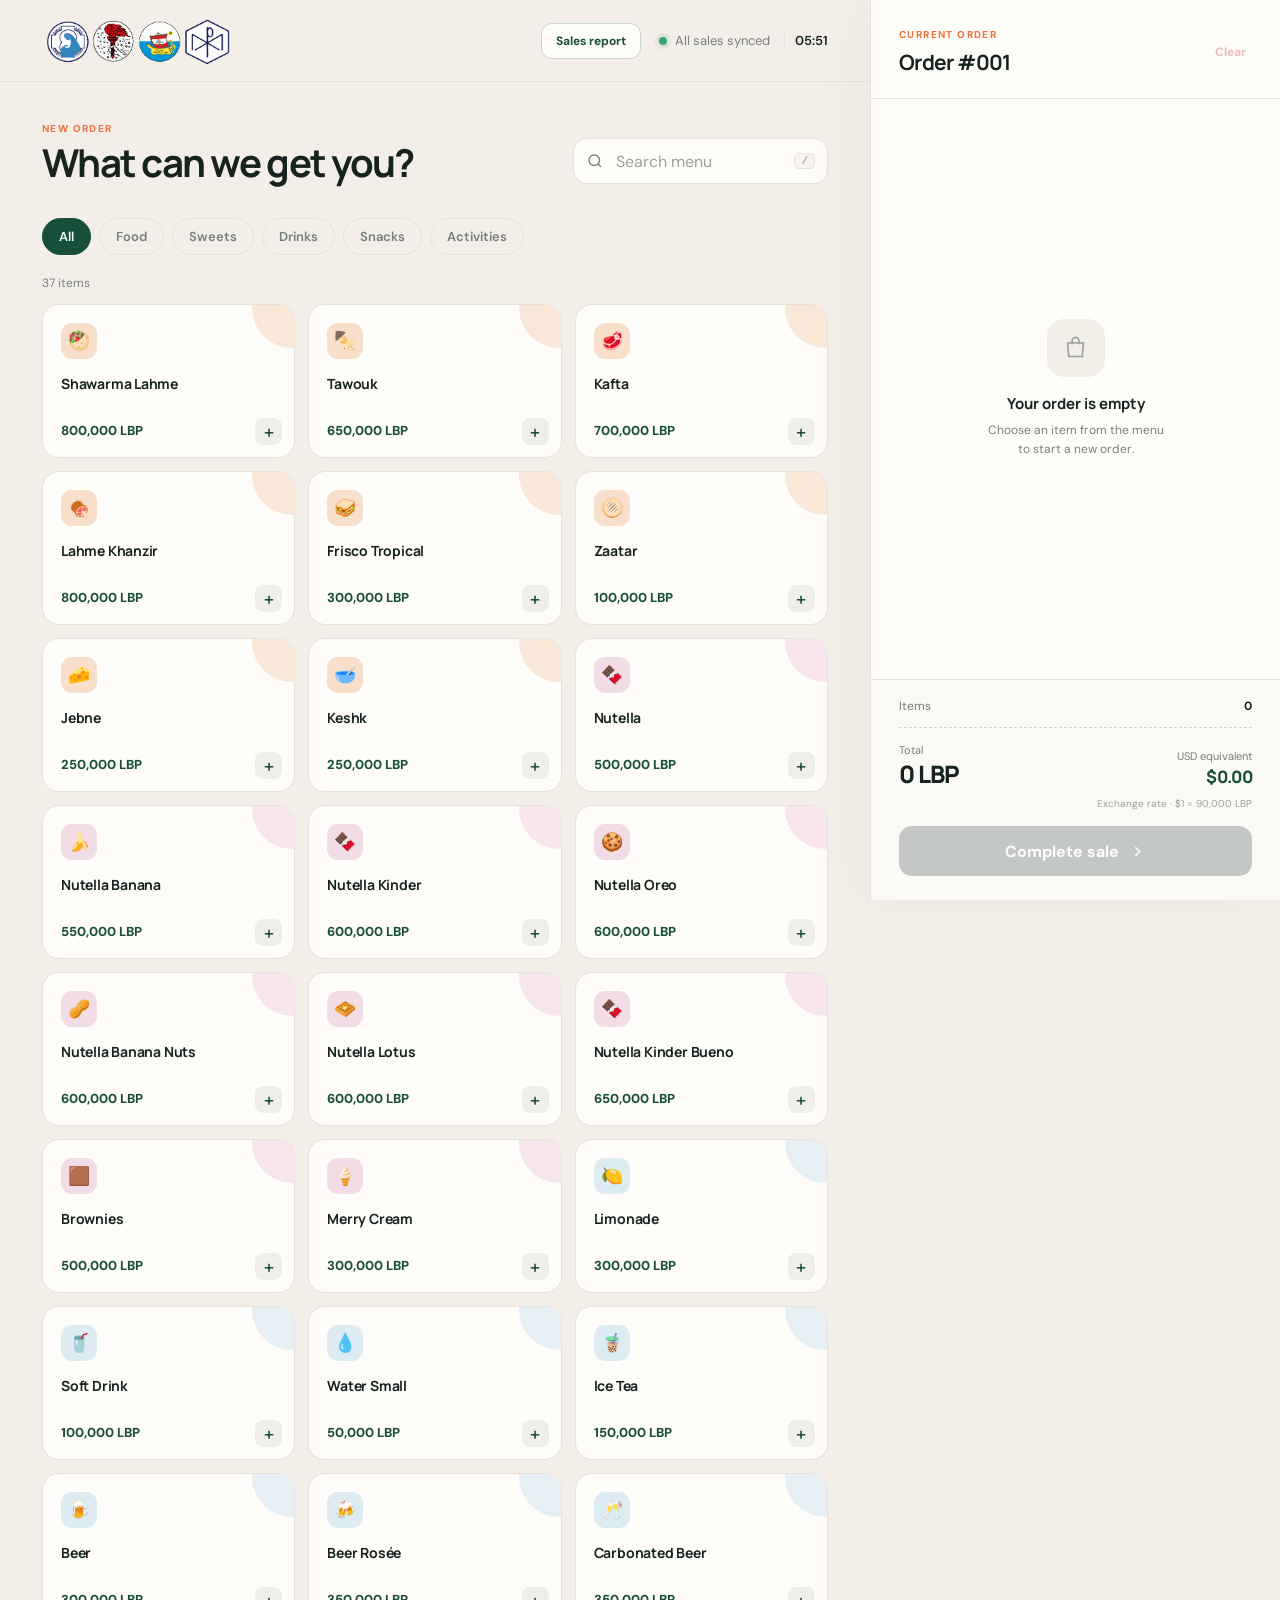
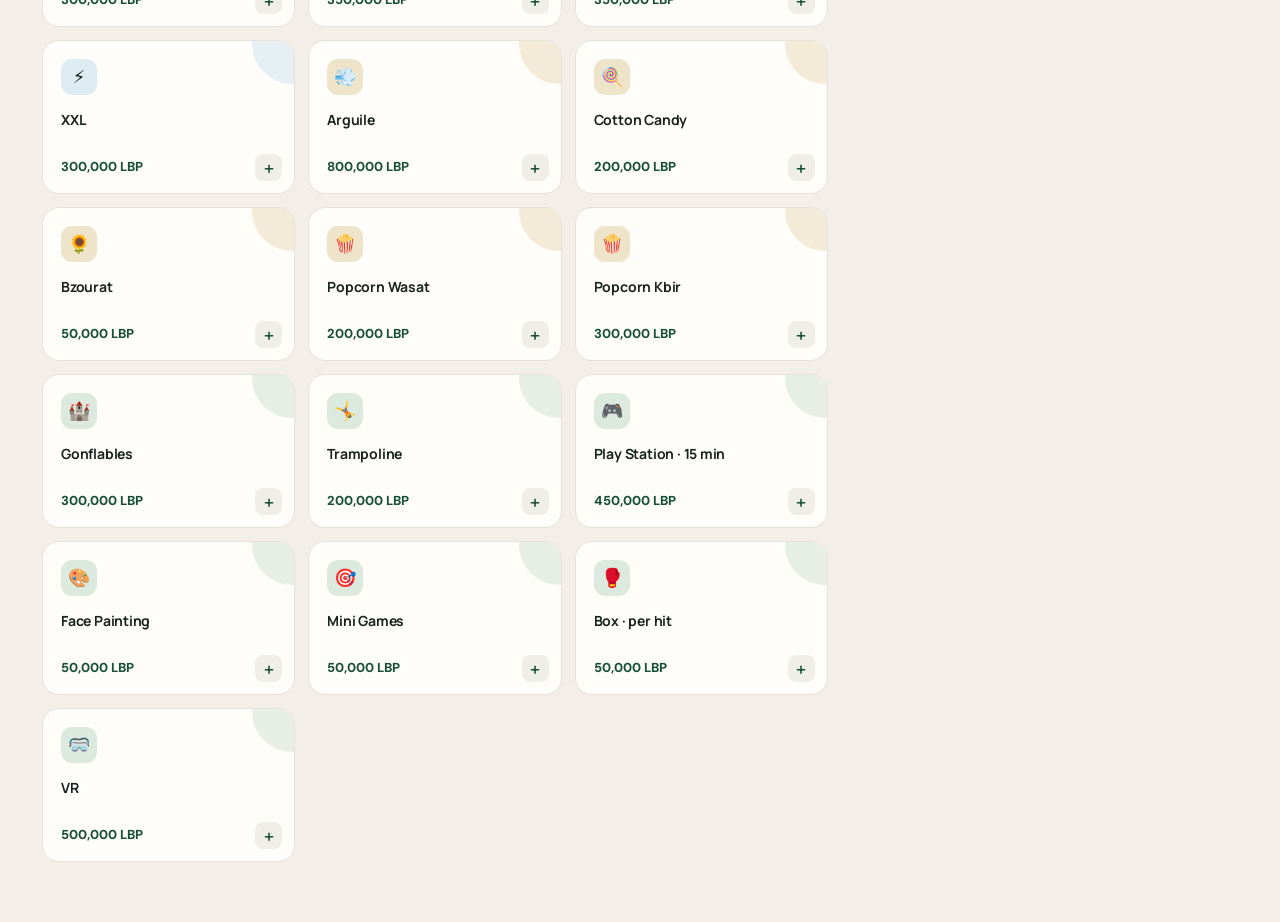
==== index.html @ 11ee7b1c "Format payment amount with commas" ====
<!doctype html>
<html lang="en">
<head>
  <meta charset="UTF-8" />
  <meta name="viewport" content="width=device-width, initial-scale=1.0" />
  <meta name="theme-color" content="#f8f5ef" />
  <title>Kermess POS</title>
  <link rel="icon" type="image/png" sizes="512x512" href="favicon.png" />
  <link rel="apple-touch-icon" href="favicon.png" />
  <link rel="preconnect" href="https://fonts.googleapis.com">
  <link rel="preconnect" href="https://fonts.gstatic.com" crossorigin>
  <link href="https://fonts.googleapis.com/css2?family=DM+Sans:wght@400;500;600;700&amp;family=Manrope:wght@600;700;800&amp;display=swap" rel="stylesheet">
  <link rel="stylesheet" href="styles.css" />
</head>
<body>
  <main class="app-shell">
    <section class="catalog-panel">
      <header class="topbar">
        <a class="brand" href="#" aria-label="Kermess POS home">
          <img class="brand-logos" src="festival-logos.png" alt="Kermess festival organizations" />
        </a>
        <div class="header-actions">
          <button id="openReport" class="report-button" type="button">Sales report</button>
          <div class="header-meta">
            <span id="syncDot" class="status-dot"></span><span id="syncStatus">Offline ready</span><time id="clock"></time>
          </div>
        </div>
      </header>

      <div class="catalog-content">
        <div class="catalog-heading">
          <div>
            <p class="eyebrow">New order</p>
            <h1>What can we get you?</h1>
          </div>
          <label class="search-box">
            <svg viewBox="0 0 24 24" aria-hidden="true"><circle cx="11" cy="11" r="7"></circle><path d="m20 20-4-4"></path></svg>
            <input id="searchInput" type="search" placeholder="Search menu" autocomplete="off" />
            <kbd>/</kbd>
          </label>
        </div>

        <nav id="categoryTabs" class="category-tabs" aria-label="Menu categories"></nav>
        <p id="resultCount" class="result-count"></p>
        <div id="productGrid" class="product-grid"></div>
        <div id="emptyProducts" class="empty-state" hidden>
          <span>⌕</span>
          <h2>No items found</h2>
          <p>Try another search or category.</p>
        </div>
      </div>
    </section>

    <aside class="order-panel" aria-label="Current order">
      <div class="order-header">
        <div>
          <p class="eyebrow">Current order</p>
          <h2>Order <span id="orderNumber">#001</span></h2>
        </div>
        <button id="clearOrder" class="text-button danger" type="button">Clear</button>
      </div>

      <div id="cartItems" class="cart-items"></div>
      <div id="emptyCart" class="empty-cart">
        <div class="empty-cart-icon">
          <svg viewBox="0 0 24 24" aria-hidden="true"><path d="M5 8h14l-1 12H6L5 8Z"></path><path d="M9 9V6a3 3 0 0 1 6 0v3"></path></svg>
        </div>
        <h3>Your order is empty</h3>
        <p>Choose an item from the menu<br>to start a new order.</p>
      </div>

      <div class="order-footer">
        <div class="summary-row">
          <span>Items</span>
          <strong id="itemCount">0</strong>
        </div>
        <div class="total-block">
          <div>
            <span>Total</span>
            <strong id="totalLbp">0 LBP</strong>
          </div>
          <div class="usd-total">
            <span>USD equivalent</span>
            <strong id="totalUsd">$0.00</strong>
          </div>
        </div>
        <p class="rate-note">Exchange rate · $1 = 90,000 LBP</p>
        <button id="completeSale" class="complete-button" type="button" disabled>
          Complete sale
          <svg viewBox="0 0 24 24" aria-hidden="true"><path d="m9 18 6-6-6-6"></path></svg>
        </button>
      </div>
    </aside>
  </main>

  <div id="saleModal" class="modal" hidden>
    <div class="modal-backdrop"></div>
    <section class="modal-card" role="dialog" aria-modal="true" aria-labelledby="saleTitle">
      <button id="closeModal" class="modal-close" aria-label="Close">×</button>
      <div class="success-icon">
        <svg viewBox="0 0 24 24" aria-hidden="true"><path d="m7 12 3 3 7-7"></path></svg>
      </div>
      <p class="eyebrow">Complete order</p>
      <h2 id="saleTitle">Enter customer payment</h2>
      <p id="modalSummary" class="modal-summary"></p>
      <label class="payment-field">
        <span>Amount received</span>
        <div class="payment-input-wrap">
          <input id="paymentAmount" type="text" inputmode="decimal" autocomplete="off" placeholder="e.g. 50 or 1,100,000" />
          <strong id="detectedCurrency">—</strong>
        </div>
      </label>
      <p class="payment-hint">Up to 3 digits = USD · 4+ digits = LBP</p>
      <div id="changeResult" class="change-result" hidden>
        <span id="changeLabel">Change to return</span>
        <strong id="changeLbp"></strong>
        <small id="changeUsd"></small>
      </div>
      <div class="modal-actions">
        <button id="newOrder" class="complete-button" type="button" disabled>Confirm sale &amp; new order</button>
      </div>
    </section>
  </div>

  <div id="reportModal" class="modal report-modal" hidden>
    <div class="modal-backdrop"></div>
    <section class="report-card" role="dialog" aria-modal="true" aria-labelledby="reportTitle">
      <header class="report-header">
        <div><p class="eyebrow">Festival performance</p><h2 id="reportTitle">Sales report</h2><p id="reportTimestamp" class="report-timestamp"></p></div>
        <div class="report-header-actions">
          <button id="exportReport" class="secondary-button compact" type="button">Export CSV</button>
          <button id="closeReport" class="modal-close inline" aria-label="Close">×</button>
        </div>
      </header>
      <div id="reportStats" class="report-stats"></div>
      <div class="report-table-wrap">
        <table class="report-table">
          <thead><tr><th>Item</th><th>Provider</th><th>Sold</th><th>Sale price</th><th>Provider/item</th><th>Profit/item</th><th>Total to provider</th><th>Total profit</th></tr></thead>
          <tbody id="reportRows"></tbody><tfoot id="reportTotals"></tfoot>
        </table>
        <div id="emptyReport" class="empty-state" hidden><span>▤</span><h2>No completed sales yet</h2><p>Completed orders will appear here.</p></div>
      </div>
      <footer class="report-footer">
        <p><span class="pending-dot"></span> Pending means the provider percentage has not been entered yet.</p>
        <span id="reportSyncStatus" class="report-sync-status"></span>
      </footer>
    </section>
  </div>

  <script src="config.js"></script>
  <script src="app.js"></script>
</body>
</html>
---- styles.css ----
:root {
  --bg: #f3efe8;
  --surface: #fffdf9;
  --ink: #16231e;
  --muted: #768079;
  --line: #e6e2da;
  --green: #174f3a;
  --green-hover: #0f3e2c;
  --mint: #dbece4;
  --orange: #ef713f;
  --danger: #bd4a3f;
  --shadow: 0 18px 60px rgba(24, 39, 32, .09);
}

* { box-sizing: border-box; }

body {
  margin: 0;
  min-width: 320px;
  min-height: 100vh;
  background: var(--bg);
  color: var(--ink);
  font-family: "DM Sans", system-ui, sans-serif;
  -webkit-font-smoothing: antialiased;
}

button, input { font: inherit; }
button { color: inherit; }

.app-shell {
  display: grid;
  grid-template-columns: minmax(0, 1fr) 410px;
  min-height: 100vh;
}

.catalog-panel { min-width: 0; }
.topbar {
  height: 82px;
  display: flex;
  align-items: center;
  justify-content: space-between;
  padding: 0 42px;
  border-bottom: 1px solid var(--line);
}

.brand { display: flex; gap: 12px; align-items: center; text-decoration: none; color: var(--ink); }
.brand-logos { display: block; width: 230px; height: 64px; object-fit: contain; object-position: left center; }
.brand-mark {
  display: grid; place-items: center; width: 42px; height: 42px; border-radius: 13px;
  background: var(--green); color: white; font: 800 20px/1 "Manrope", sans-serif;
  box-shadow: 0 5px 14px rgba(23, 79, 58, .18);
}
.brand strong { display: block; font: 800 17px/1.2 "Manrope", sans-serif; }
.brand small { display: block; color: var(--muted); font-size: 11px; margin-top: 2px; letter-spacing: .04em; }

.header-meta { display: flex; align-items: center; gap: 8px; color: var(--muted); font-size: 13px; }
.header-actions { display: flex; align-items: center; gap: 18px; }
.report-button { border: 1px solid #cad6d0; background: var(--surface); color: var(--green); border-radius: 11px; padding: 9px 14px; font-size: 12px; font-weight: 700; cursor: pointer; }
.report-button:hover { background: var(--mint); }
.header-meta time { padding-left: 10px; margin-left: 6px; border-left: 1px solid var(--line); font-weight: 600; color: var(--ink); }
.status-dot { width: 8px; height: 8px; border-radius: 50%; background: #39a26d; box-shadow: 0 0 0 4px rgba(57,162,109,.12); }
.status-dot.offline { background: #d6a34c; box-shadow: 0 0 0 4px rgba(214,163,76,.14); }
.status-dot.syncing { background: #5794c7; box-shadow: 0 0 0 4px rgba(87,148,199,.14); animation: pulse 1s infinite alternate; }
@keyframes pulse { to { opacity: .45; } }

.catalog-content { padding: 40px 42px 60px; max-width: 1320px; margin: 0 auto; }
.catalog-heading { display: flex; justify-content: space-between; align-items: end; gap: 24px; }
.eyebrow { margin: 0 0 7px; color: var(--orange); text-transform: uppercase; letter-spacing: .14em; font-size: 10px; font-weight: 800; }
h1, h2, h3 { font-family: "Manrope", sans-serif; }
h1 { font-size: clamp(28px, 3vw, 40px); letter-spacing: -.045em; margin: 0; line-height: 1.1; }

.search-box {
  width: 255px; height: 46px; flex: 0 0 auto; display: flex; align-items: center; gap: 10px;
  background: var(--surface); border: 1px solid var(--line); border-radius: 14px; padding: 0 12px;
  transition: border-color .2s, box-shadow .2s;
}
.search-box:focus-within { border-color: #86a596; box-shadow: 0 0 0 3px rgba(23,79,58,.08); }
.search-box svg { width: 18px; fill: none; stroke: var(--muted); stroke-width: 1.8; }
.search-box input { min-width: 0; flex: 1; border: 0; outline: 0; background: transparent; color: var(--ink); }
.search-box input::placeholder { color: #9ba29e; }
kbd { border: 1px solid var(--line); border-radius: 5px; background: #f7f4ee; color: #9ba29e; padding: 1px 6px; font-size: 11px; }

.category-tabs { display: flex; gap: 8px; margin: 34px 0 20px; overflow-x: auto; scrollbar-width: none; }
.category-tabs::-webkit-scrollbar { display: none; }
.category-button {
  border: 1px solid var(--line); background: transparent; border-radius: 999px; padding: 9px 16px;
  color: var(--muted); font-weight: 600; font-size: 13px; cursor: pointer; white-space: nowrap;
}
.category-button:hover { border-color: #bdc8c2; color: var(--ink); }
.category-button.active { background: var(--green); border-color: var(--green); color: white; }
.result-count { margin: 0 0 13px; color: var(--muted); font-size: 12px; }

.product-grid { display: grid; grid-template-columns: repeat(auto-fill, minmax(190px, 1fr)); gap: 13px; }
.product-card {
  position: relative; min-height: 154px; padding: 18px; display: flex; flex-direction: column; align-items: flex-start;
  border: 1px solid var(--line); border-radius: 17px; background: var(--surface); cursor: pointer; text-align: left;
  overflow: hidden; transition: transform .16s ease, border-color .16s, box-shadow .16s;
}
.product-card::after { content: ""; position: absolute; width: 80px; height: 80px; right: -38px; top: -37px; border-radius: 50%; background: var(--card-accent); opacity: .7; }
.product-card:hover { transform: translateY(-2px); border-color: #c9d4ce; box-shadow: 0 10px 25px rgba(26,43,35,.07); }
.product-card:active { transform: scale(.98); }
.product-icon { display: grid; place-items: center; width: 36px; height: 36px; border-radius: 11px; background: var(--card-accent); font-size: 18px; }
.product-card h3 { margin: 16px 0 7px; font-size: 14px; line-height: 1.25; letter-spacing: -.015em; }
.product-price { margin-top: auto; color: var(--green); font-size: 13px; font-weight: 800; }
.add-badge {
  position: absolute; right: 12px; bottom: 12px; width: 27px; height: 27px; display: grid; place-items: center;
  background: #f0eee8; color: var(--green); border-radius: 8px; font-size: 18px; font-weight: 500;
}
.product-quantity {
  position: absolute; right: 12px; top: 12px; z-index: 1; min-width: 25px; height: 25px; padding: 0 7px;
  display: grid; place-items: center; border-radius: 999px; background: var(--green); color: white; font-size: 11px; font-weight: 800;
}

.order-panel {
  position: sticky; top: 0; height: 100vh; display: flex; flex-direction: column;
  background: var(--surface); border-left: 1px solid var(--line); box-shadow: -15px 0 50px rgba(40,45,40,.035);
}
.order-header { display: flex; justify-content: space-between; align-items: center; padding: 28px 28px 22px; border-bottom: 1px solid var(--line); }
.order-header h2 { margin: 0; font-size: 21px; letter-spacing: -.035em; }
.text-button { border: 0; background: none; cursor: pointer; font-size: 12px; font-weight: 700; }
.text-button.danger { color: var(--danger); }
.text-button:disabled { opacity: .35; cursor: default; }
.cart-items { flex: 1; overflow-y: auto; padding: 8px 20px; }
.cart-row { display: grid; grid-template-columns: minmax(0, 1fr) auto; gap: 10px; align-items: center; padding: 15px 5px; border-bottom: 1px solid #efede7; }
.cart-info { min-width: 0; }
.cart-info h3 { margin: 0 0 5px; font-size: 13px; white-space: nowrap; overflow: hidden; text-overflow: ellipsis; }
.cart-info p { margin: 0; color: var(--muted); font-size: 11px; }
.cart-right { display: flex; align-items: center; gap: 12px; }
.quantity-control { display: flex; align-items: center; gap: 2px; border: 1px solid var(--line); border-radius: 9px; overflow: hidden; }
.quantity-control button { width: 27px; height: 27px; border: 0; background: #f8f6f1; cursor: pointer; font-size: 16px; }
.quantity-control button:hover { background: var(--mint); }
.quantity-control span { width: 22px; text-align: center; font-size: 12px; font-weight: 700; }
.line-total { width: 74px; text-align: right; font-size: 12px; font-weight: 700; }

.empty-cart { flex: 1; display: grid; place-content: center; text-align: center; color: var(--muted); }
.empty-cart[hidden] { display: none; }
.empty-cart-icon { width: 58px; height: 58px; display: grid; place-items: center; margin: 0 auto 16px; background: #f1eee7; border-radius: 18px; }
.empty-cart svg { width: 27px; fill: none; stroke: #9ba39e; stroke-width: 1.5; }
.empty-cart h3 { color: var(--ink); font-size: 15px; margin: 0 0 7px; }
.empty-cart p { font-size: 12px; line-height: 1.6; margin: 0; }

.order-footer { padding: 18px 28px 24px; border-top: 1px solid var(--line); background: #fcfaf6; }
.summary-row { display: flex; justify-content: space-between; color: var(--muted); font-size: 12px; margin-bottom: 13px; }
.summary-row strong { color: var(--ink); }
.total-block { display: flex; justify-content: space-between; align-items: end; padding-top: 15px; border-top: 1px dashed #d8d4cc; }
.total-block span { display: block; color: var(--muted); font-size: 11px; margin-bottom: 4px; }
.total-block strong { font: 800 24px/1.1 "Manrope", sans-serif; letter-spacing: -.04em; }
.usd-total { text-align: right; }
.usd-total strong { font-size: 17px; color: var(--green); }
.rate-note { margin: 9px 0 16px; text-align: right; color: #9a9f9b; font-size: 10px; }
.complete-button, .secondary-button {
  width: 100%; height: 50px; border: 0; border-radius: 13px; display: flex; align-items: center; justify-content: center; gap: 10px;
  background: var(--green); color: white; cursor: pointer; font-weight: 700; box-shadow: 0 7px 18px rgba(23,79,58,.15);
}
.complete-button:hover { background: var(--green-hover); }
.complete-button:disabled { background: #c4c8c5; box-shadow: none; cursor: default; }
.complete-button svg { width: 17px; fill: none; stroke: currentColor; stroke-width: 2; }
.empty-state { padding: 70px 20px; text-align: center; color: var(--muted); }
.empty-state span { font-size: 34px; }
.empty-state h2 { margin: 8px 0 4px; color: var(--ink); font-size: 17px; }
.empty-state p { margin: 0; font-size: 13px; }

.modal[hidden] { display: none; }
.modal { position: fixed; inset: 0; z-index: 20; display: grid; place-items: center; padding: 20px; }
.modal-backdrop { position: absolute; inset: 0; background: rgba(17,29,24,.55); backdrop-filter: blur(4px); }
.modal-card { position: relative; width: min(430px, 100%); padding: 38px; text-align: center; border-radius: 22px; background: var(--surface); box-shadow: var(--shadow); animation: modal-in .25s ease-out; }
@keyframes modal-in { from { opacity: 0; transform: translateY(10px) scale(.98); } }
.modal-close { position: absolute; top: 14px; right: 15px; width: 32px; height: 32px; border: 0; border-radius: 9px; background: #f2efe9; cursor: pointer; font-size: 20px; color: var(--muted); }
.success-icon { width: 60px; height: 60px; margin: 0 auto 22px; display: grid; place-items: center; border-radius: 50%; background: var(--mint); color: var(--green); }
.success-icon svg { width: 30px; fill: none; stroke: currentColor; stroke-width: 2; }
.modal-card h2 { margin: 0; font-size: 25px; letter-spacing: -.04em; }
.modal-summary { color: var(--muted); font-size: 14px; line-height: 1.6; margin: 12px 0 25px; }
.modal-actions { display: flex; }
.payment-field { display: block; text-align: left; }
.payment-field > span { display: block; margin-bottom: 7px; color: var(--muted); font-size: 11px; font-weight: 700; }
.payment-input-wrap { height: 52px; display: flex; align-items: center; gap: 8px; padding: 0 13px; border: 1px solid var(--line); border-radius: 13px; background: white; transition: border-color .2s, box-shadow .2s; }
.payment-input-wrap:focus-within { border-color: #86a596; box-shadow: 0 0 0 3px rgba(23,79,58,.08); }
.payment-input-wrap input { flex: 1; min-width: 0; border: 0; outline: 0; background: transparent; color: var(--ink); font-size: 17px; font-weight: 700; }
.payment-input-wrap strong { min-width: 40px; padding: 5px 8px; border-radius: 7px; background: #f1eee7; color: var(--green); text-align: center; font-size: 11px; }
.payment-hint { margin: 7px 0 14px; color: #9a9f9b; text-align: left; font-size: 10px; }
.change-result { margin: 0 0 16px; padding: 14px 16px; border-radius: 13px; background: var(--mint); text-align: left; }
.change-result span, .change-result small { display: block; color: var(--muted); font-size: 10px; }
.change-result strong { display: block; margin: 3px 0; color: var(--green); font: 800 22px/1.2 "Manrope", sans-serif; }
.change-result.insufficient { background: #f8e5e1; }
.change-result.insufficient strong { color: var(--danger); }
.secondary-button { background: #eeeae3; color: var(--ink); box-shadow: none; }
.secondary-button.compact { width: auto; height: 38px; padding: 0 15px; border-radius: 10px; font-size: 12px; }
.report-modal { padding: 28px; }
.report-card { position: relative; width: min(1180px, 100%); max-height: calc(100vh - 56px); display: flex; flex-direction: column; background: var(--surface); border-radius: 22px; box-shadow: var(--shadow); overflow: hidden; animation: modal-in .25s ease-out; }
.report-header { display: flex; justify-content: space-between; align-items: center; padding: 25px 28px 20px; border-bottom: 1px solid var(--line); }
.report-header h2 { margin: 0; font-size: 25px; letter-spacing: -.04em; }
.report-timestamp { margin: 5px 0 0; color: var(--muted); font-size: 11px; }
.report-header-actions { display: flex; align-items: center; gap: 8px; }
.modal-close.inline { position: static; flex: 0 0 auto; }
.report-stats { display: grid; grid-template-columns: repeat(3, 1fr); gap: 12px; padding: 20px 28px; background: #f8f5ef; }
.stat-card { padding: 15px 17px; background: var(--surface); border: 1px solid var(--line); border-radius: 14px; }
.stat-card span { display: block; margin-bottom: 5px; color: var(--muted); font-size: 10px; text-transform: uppercase; letter-spacing: .08em; font-weight: 700; }
.stat-card strong { font: 800 18px/1.2 "Manrope", sans-serif; letter-spacing: -.03em; }
.stat-card.profit strong { color: var(--green); }
.report-table-wrap { flex: 1; overflow: auto; padding: 0 28px; }
.report-table { width: 100%; border-collapse: collapse; white-space: nowrap; }
.report-table th { position: sticky; top: 0; z-index: 1; padding: 13px 10px; background: var(--surface); border-bottom: 1px solid var(--line); color: var(--muted); font-size: 10px; text-align: right; text-transform: uppercase; letter-spacing: .06em; }
.report-table th:first-child, .report-table th:nth-child(2), .report-table td:first-child, .report-table td:nth-child(2) { text-align: left; }
.report-table td { padding: 12px 10px; border-bottom: 1px solid #efede7; text-align: right; font-size: 12px; }
.report-table td:first-child { font-weight: 700; }.report-table td:nth-child(2) { color: var(--muted); }
.report-table tfoot td { position: sticky; bottom: 0; background: var(--surface); border-top: 2px solid var(--ink); border-bottom: 0; font-weight: 800; }
.pending-value { color: #b07a23; font-size: 10px; font-weight: 700; text-transform: uppercase; }
.report-footer { display: flex; justify-content: space-between; align-items: center; padding: 15px 28px; border-top: 1px solid var(--line); }
.report-footer p { margin: 0; color: var(--muted); font-size: 10px; }.pending-dot { display: inline-block; width: 7px; height: 7px; margin-right: 5px; border-radius: 50%; background: #d6a34c; }
.report-sync-status { color: var(--muted); font-size: 10px; font-weight: 700; }

@media (max-width: 950px) {
  .app-shell { grid-template-columns: minmax(0, 1fr) 355px; }
  .topbar, .catalog-content { padding-left: 24px; padding-right: 24px; }
}

@media (max-width: 720px) {
  .app-shell { display: block; padding-bottom: 325px; }
  .topbar { height: 70px; padding: 0 18px; }
  .header-meta, .search-box kbd { display: none; }
  .header-actions { gap: 0; }.report-button { padding: 8px 11px; }
  .brand-logos { width: 155px; height: 52px; }
  .catalog-content { padding: 27px 16px 40px; }
  .catalog-heading { display: block; }
  .search-box { width: 100%; margin-top: 20px; }
  .category-tabs { margin-top: 22px; }
  .product-grid { grid-template-columns: repeat(2, minmax(0, 1fr)); gap: 9px; }
  .product-card { min-height: 145px; padding: 14px; }
  .order-panel { position: fixed; z-index: 10; inset: auto 0 0; height: 310px; border-left: 0; border-top: 1px solid var(--line); border-radius: 20px 20px 0 0; box-shadow: 0 -15px 40px rgba(27,38,32,.12); }
  .order-header { padding: 15px 18px 11px; }
  .order-header .eyebrow { display: none; }
  .order-header h2 { font-size: 16px; }
  .cart-items { padding: 0 13px; }
  .cart-row { padding: 10px 2px; }
  .empty-cart-icon { display: none; }
  .empty-cart h3 { margin-top: 10px; }
  .order-footer { padding: 11px 18px 13px; }
  .summary-row, .rate-note { display: none; }
  .total-block { padding: 0 0 9px; border-top: 0; }
  .total-block strong { font-size: 20px; }
  .usd-total strong { font-size: 15px; }
  .complete-button { height: 44px; }
  .report-modal { padding: 0; }.report-card { width: 100%; height: 100%; max-height: none; border-radius: 0; }
  .report-header { padding: 18px 16px; align-items: flex-start; }.report-header h2 { font-size: 21px; }
  .report-header-actions .secondary-button { display: none; }.report-stats { grid-template-columns: 1fr 1fr; padding: 13px 16px; gap: 8px; }
  .stat-card { padding: 11px; }.stat-card strong { font-size: 14px; }.report-table-wrap { padding: 0 16px; }
  .report-footer { padding: 13px 16px; }.report-footer p { display: none; }
}

@media print {
  body { background: white; }
  .catalog-panel, .order-panel, .saleModal { display: none !important; }
  .app-shell { display: block; }
  .report-modal { position: static; display: block; padding: 0; }
  .report-modal .modal-backdrop, .report-header-actions, .report-footer { display: none; }
  .report-card { width: 100%; max-height: none; box-shadow: none; }
  .report-table-wrap { overflow: visible; }
  .report-table th, .report-table tfoot td { position: static; }
}
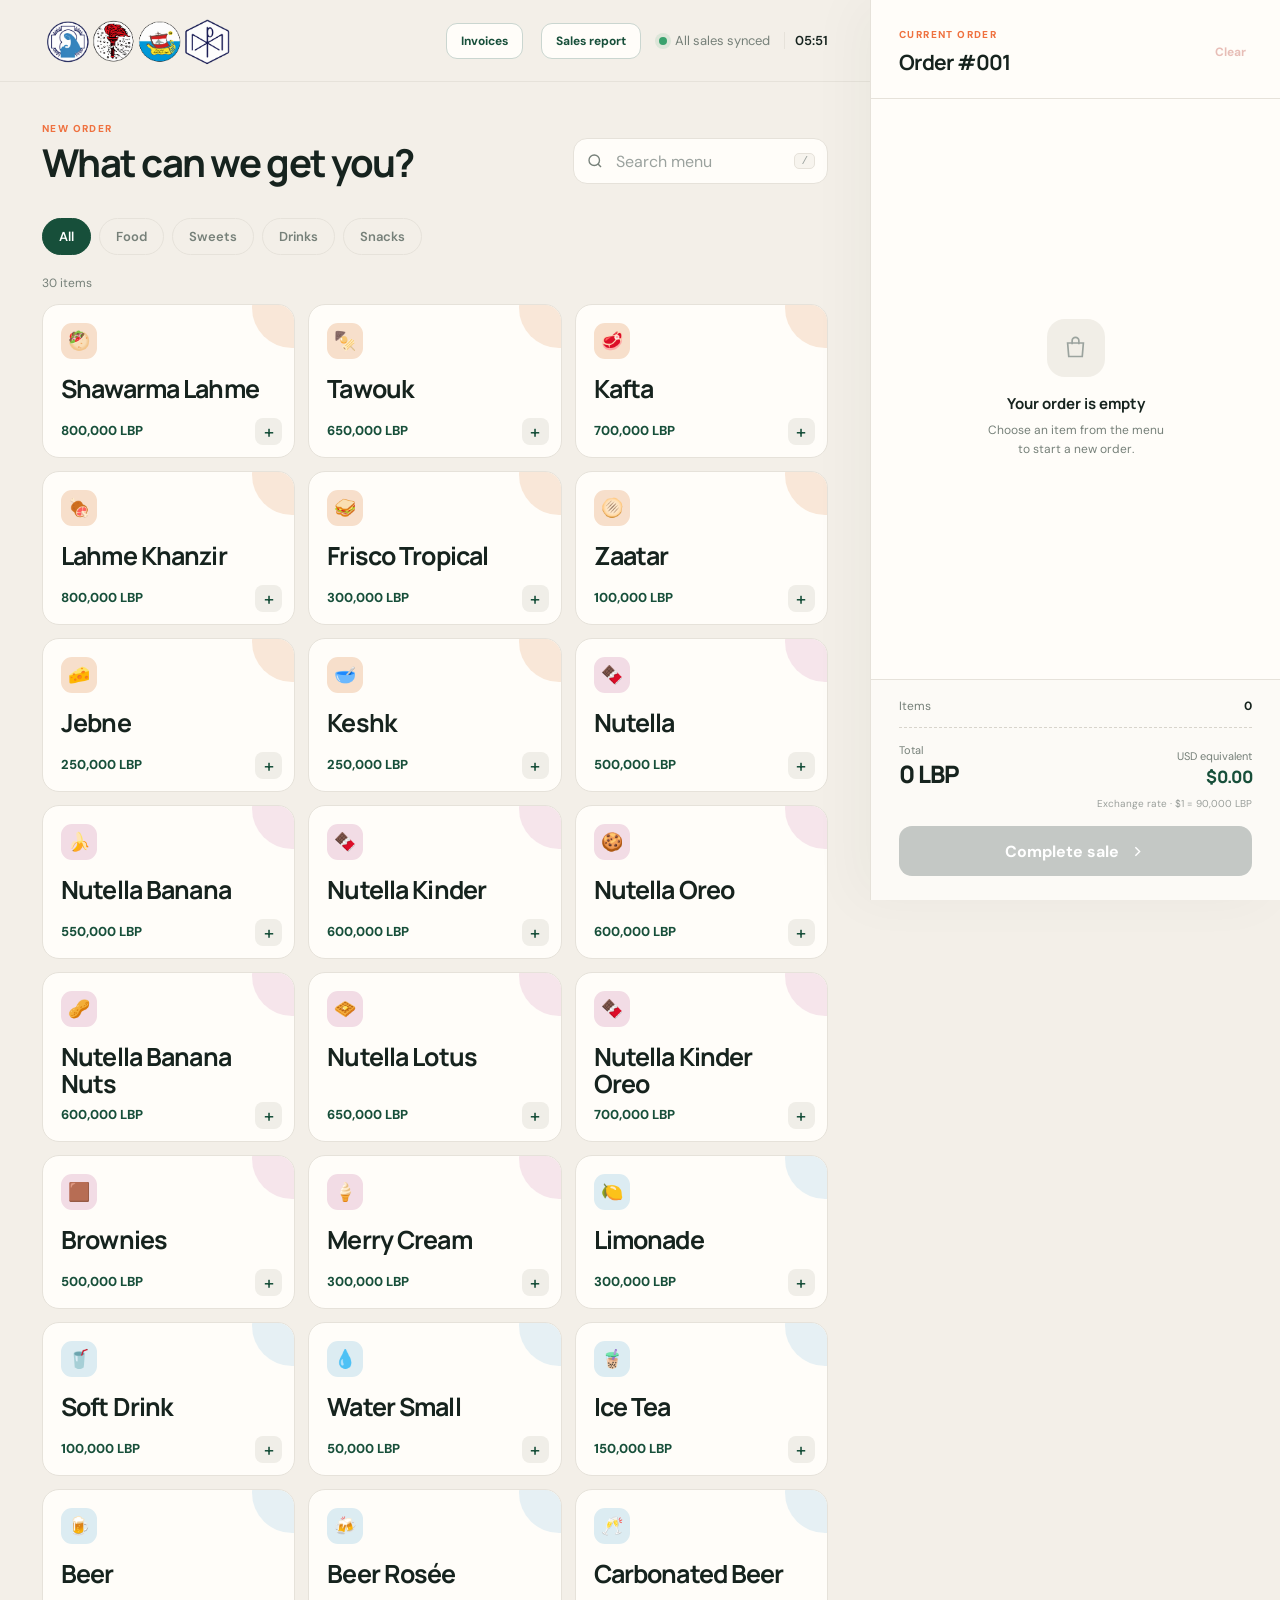
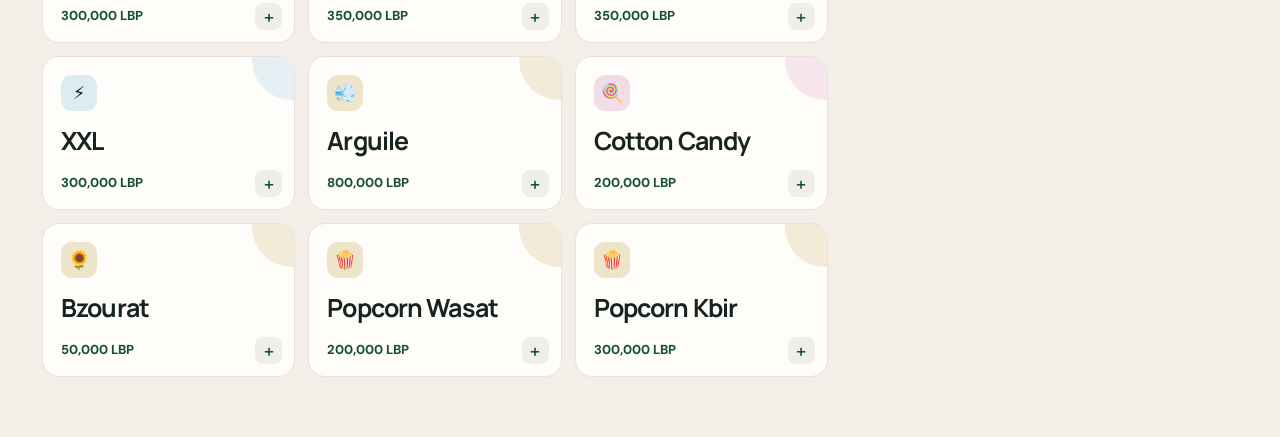
==== commit 88a35037: "Add invoice history and editing" ====
--- a/index.html
+++ b/index.html
@@ -20,6 +20,7 @@
           <img class="brand-logos" src="festival-logos.png" alt="Kermess festival organizations" />
         </a>
         <div class="header-actions">
+          <button id="openInvoices" class="report-button" type="button">Invoices</button>
           <button id="openReport" class="report-button" type="button">Sales report</button>
           <div class="header-meta">
             <span id="syncDot" class="status-dot"></span><span id="syncStatus">Offline ready</span><time id="clock"></time>
@@ -147,7 +148,22 @@
     </section>
   </div>
 
+  <div id="invoicesModal" class="modal invoices-modal" hidden>
+    <div class="modal-backdrop"></div>
+    <section class="invoices-card" role="dialog" aria-modal="true" aria-labelledby="invoicesTitle">
+      <header class="report-header">
+        <div><p class="eyebrow">Order history</p><h2 id="invoicesTitle">Completed invoices</h2><p id="invoicesStatus" class="report-timestamp"></p></div>
+        <button id="closeInvoices" class="modal-close inline" aria-label="Close">×</button>
+      </header>
+      <div class="invoice-toolbar">
+        <label class="search-box"><svg viewBox="0 0 24 24" aria-hidden="true"><circle cx="11" cy="11" r="7"></circle><path d="m20 20-4-4"></path></svg><input id="invoiceSearch" type="search" placeholder="Search order or item" autocomplete="off" /></label>
+      </div>
+      <div id="invoiceList" class="invoice-list"></div>
+      <div id="emptyInvoices" class="empty-state" hidden><span>▤</span><h2>No invoices found</h2><p>Completed orders will appear here.</p></div>
+    </section>
+  </div>
+
   <script src="config.js"></script>
-  <script src="app.js"></script>
+  <script src="app.js?v=21"></script>
 </body>
 </html>
--- a/styles.css
+++ b/styles.css
@@ -81,6 +81,7 @@
 kbd { border: 1px solid var(--line); border-radius: 5px; background: #f7f4ee; color: #9ba29e; padding: 1px 6px; font-size: 11px; }
 
 .category-tabs { display: flex; gap: 8px; margin: 34px 0 20px; overflow-x: auto; scrollbar-width: none; }
+.category-tabs:empty { display: none; }
 .category-tabs::-webkit-scrollbar { display: none; }
 .category-button {
   border: 1px solid var(--line); background: transparent; border-radius: 999px; padding: 9px 16px;
@@ -100,7 +101,7 @@
 .product-card:hover { transform: translateY(-2px); border-color: #c9d4ce; box-shadow: 0 10px 25px rgba(26,43,35,.07); }
 .product-card:active { transform: scale(.98); }
 .product-icon { display: grid; place-items: center; width: 36px; height: 36px; border-radius: 11px; background: var(--card-accent); font-size: 18px; }
-.product-card h3 { margin: 16px 0 7px; font-size: 14px; line-height: 1.25; letter-spacing: -.015em; }
+.product-card h3 { margin: 16px 0 9px; font-size: 25px; line-height: 1.08; letter-spacing: -.035em; overflow-wrap: anywhere; }
 .product-price { margin-top: auto; color: var(--green); font-size: 13px; font-weight: 800; }
 .add-badge {
   position: absolute; right: 12px; bottom: 12px; width: 27px; height: 27px; display: grid; place-items: center;
@@ -192,11 +193,15 @@
 .report-timestamp { margin: 5px 0 0; color: var(--muted); font-size: 11px; }
 .report-header-actions { display: flex; align-items: center; gap: 8px; }
 .modal-close.inline { position: static; flex: 0 0 auto; }
-.report-stats { display: grid; grid-template-columns: repeat(3, 1fr); gap: 12px; padding: 20px 28px; background: #f8f5ef; }
+.report-stats { display: grid; grid-template-columns: repeat(4, 1fr); gap: 12px; padding: 20px 28px; background: #f8f5ef; }
 .stat-card { padding: 15px 17px; background: var(--surface); border: 1px solid var(--line); border-radius: 14px; }
 .stat-card span { display: block; margin-bottom: 5px; color: var(--muted); font-size: 10px; text-transform: uppercase; letter-spacing: .08em; font-weight: 700; }
 .stat-card strong { font: 800 18px/1.2 "Manrope", sans-serif; letter-spacing: -.03em; }
 .stat-card.profit strong { color: var(--green); }
+.stat-card.cashier { background: var(--green); border-color: var(--green); }
+.stat-card.cashier span, .stat-card.cashier small { color: rgba(255,255,255,.7); }
+.stat-card.cashier strong { color: white; }
+.stat-card.cashier small { display: block; margin-top: 4px; font-size: 10px; }
 .report-table-wrap { flex: 1; overflow: auto; padding: 0 28px; }
 .report-table { width: 100%; border-collapse: collapse; white-space: nowrap; }
 .report-table th { position: sticky; top: 0; z-index: 1; padding: 13px 10px; background: var(--surface); border-bottom: 1px solid var(--line); color: var(--muted); font-size: 10px; text-align: right; text-transform: uppercase; letter-spacing: .06em; }
@@ -209,6 +214,22 @@
 .report-footer p { margin: 0; color: var(--muted); font-size: 10px; }.pending-dot { display: inline-block; width: 7px; height: 7px; margin-right: 5px; border-radius: 50%; background: #d6a34c; }
 .report-sync-status { color: var(--muted); font-size: 10px; font-weight: 700; }
 
+.invoices-modal { padding: 28px; }
+.invoices-card { position: relative; width: min(900px, 100%); max-height: calc(100vh - 56px); display: flex; flex-direction: column; background: var(--surface); border-radius: 22px; box-shadow: var(--shadow); overflow: hidden; animation: modal-in .25s ease-out; }
+.invoice-toolbar { display: flex; justify-content: flex-end; padding: 14px 28px; border-bottom: 1px solid var(--line); background: #f8f5ef; }
+.invoice-list { flex: 1; overflow-y: auto; padding: 12px 28px 28px; }
+.invoice-entry { display: grid; grid-template-columns: 150px minmax(0, 1fr) auto; gap: 20px; align-items: center; padding: 17px 0; border-bottom: 1px solid var(--line); }
+.invoice-reference strong { display: block; font: 800 15px/1.2 "Manrope", sans-serif; }
+.invoice-reference span { display: block; margin-top: 5px; color: var(--muted); font-size: 10px; }
+.invoice-items { min-width: 0; }
+.invoice-items p { margin: 0 0 4px; color: var(--ink); font-size: 12px; line-height: 1.4; }
+.invoice-items small { color: var(--muted); font-size: 10px; }
+.invoice-actions { text-align: right; }
+.invoice-actions strong { display: block; margin-bottom: 8px; font-size: 13px; }
+.edit-invoice-button { border: 1px solid #cad6d0; background: var(--mint); color: var(--green); border-radius: 9px; padding: 7px 12px; font-size: 11px; font-weight: 800; cursor: pointer; }
+.edit-invoice-button:hover { background: #cce3d8; }
+.editing-note { color: var(--orange); font-size: 10px; font-weight: 800; text-transform: uppercase; letter-spacing: .08em; }
+
 @media (max-width: 950px) {
   .app-shell { grid-template-columns: minmax(0, 1fr) 355px; }
   .topbar, .catalog-content { padding-left: 24px; padding-right: 24px; }
@@ -219,13 +240,14 @@
   .topbar { height: 70px; padding: 0 18px; }
   .header-meta, .search-box kbd { display: none; }
   .header-actions { gap: 0; }.report-button { padding: 8px 11px; }
+  .header-actions .report-button + .report-button { margin-left: 5px; }
   .brand-logos { width: 155px; height: 52px; }
   .catalog-content { padding: 27px 16px 40px; }
   .catalog-heading { display: block; }
   .search-box { width: 100%; margin-top: 20px; }
   .category-tabs { margin-top: 22px; }
   .product-grid { grid-template-columns: repeat(2, minmax(0, 1fr)); gap: 9px; }
-  .product-card { min-height: 145px; padding: 14px; }
+  .product-card { min-height: 175px; padding: 14px; }
   .order-panel { position: fixed; z-index: 10; inset: auto 0 0; height: 310px; border-left: 0; border-top: 1px solid var(--line); border-radius: 20px 20px 0 0; box-shadow: 0 -15px 40px rgba(27,38,32,.12); }
   .order-header { padding: 15px 18px 11px; }
   .order-header .eyebrow { display: none; }
@@ -245,6 +267,13 @@
   .report-header-actions .secondary-button { display: none; }.report-stats { grid-template-columns: 1fr 1fr; padding: 13px 16px; gap: 8px; }
   .stat-card { padding: 11px; }.stat-card strong { font-size: 14px; }.report-table-wrap { padding: 0 16px; }
   .report-footer { padding: 13px 16px; }.report-footer p { display: none; }
+  .invoices-modal { padding: 0; }
+  .invoices-card { width: 100%; height: 100%; max-height: none; border-radius: 0; }
+  .invoice-toolbar { padding: 12px 16px; }
+  .invoice-toolbar .search-box { margin: 0; }
+  .invoice-list { padding: 5px 16px 20px; }
+  .invoice-entry { grid-template-columns: 1fr auto; gap: 10px; }
+  .invoice-items { grid-column: 1 / -1; grid-row: 2; }
 }
 
 @media print {
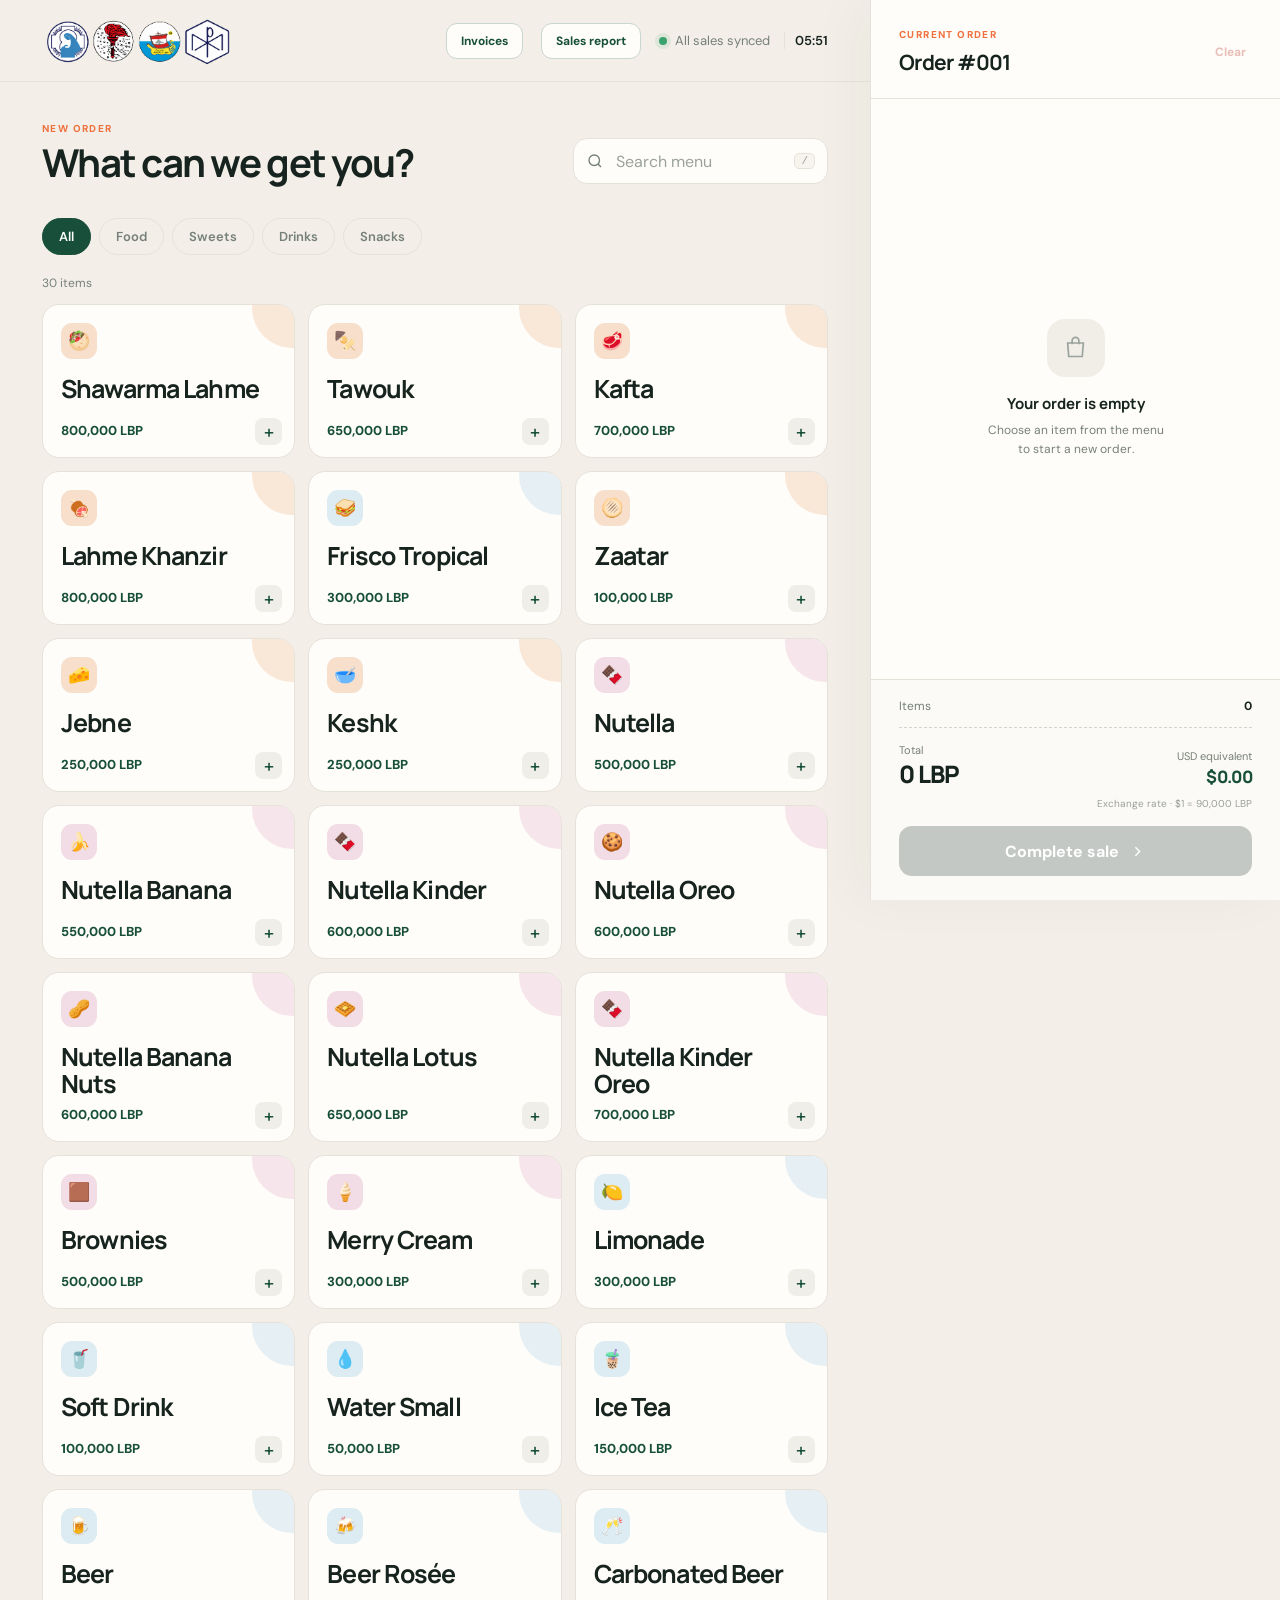
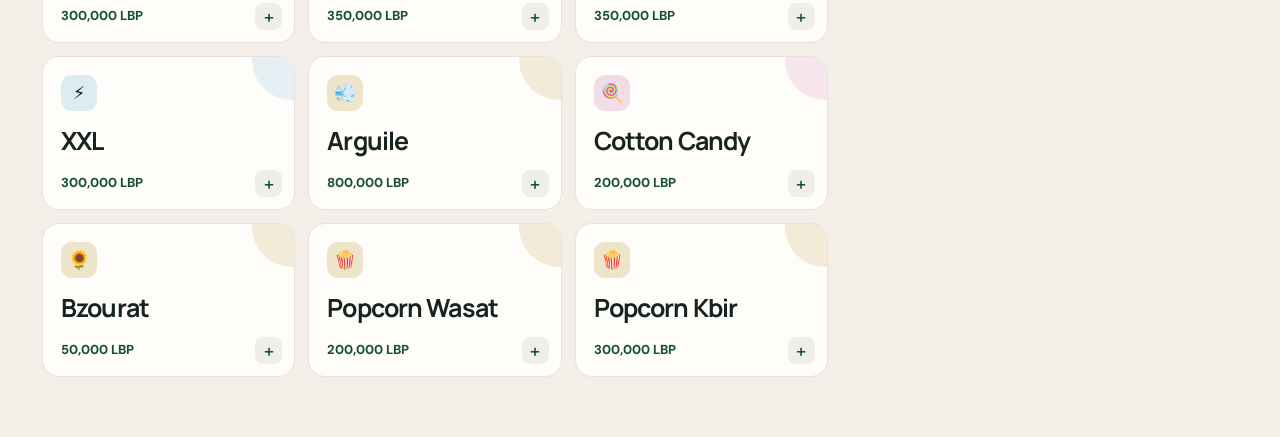
==== commit 2f6ab095: "Make customer change amounts more visible" ====
--- a/index.html
+++ b/index.html
@@ -10,7 +10,7 @@
   <link rel="preconnect" href="https://fonts.googleapis.com">
   <link rel="preconnect" href="https://fonts.gstatic.com" crossorigin>
   <link href="https://fonts.googleapis.com/css2?family=DM+Sans:wght@400;500;600;700&amp;family=Manrope:wght@600;700;800&amp;display=swap" rel="stylesheet">
-  <link rel="stylesheet" href="styles.css" />
+  <link rel="stylesheet" href="styles.css?v=22" />
 </head>
 <body>
   <main class="app-shell">
--- a/styles.css
+++ b/styles.css
@@ -179,11 +179,15 @@
 .payment-input-wrap input { flex: 1; min-width: 0; border: 0; outline: 0; background: transparent; color: var(--ink); font-size: 17px; font-weight: 700; }
 .payment-input-wrap strong { min-width: 40px; padding: 5px 8px; border-radius: 7px; background: #f1eee7; color: var(--green); text-align: center; font-size: 11px; }
 .payment-hint { margin: 7px 0 14px; color: #9a9f9b; text-align: left; font-size: 10px; }
-.change-result { margin: 0 0 16px; padding: 14px 16px; border-radius: 13px; background: var(--mint); text-align: left; }
-.change-result span, .change-result small { display: block; color: var(--muted); font-size: 10px; }
-.change-result strong { display: block; margin: 3px 0; color: var(--green); font: 800 22px/1.2 "Manrope", sans-serif; }
+.change-result { margin: 0 0 16px; padding: 18px 20px; border-radius: 13px; background: var(--mint); text-align: left; }
+.change-result span { display: block; margin-bottom: 7px; color: var(--muted); font-size: 11px; font-weight: 700; }
+.change-result strong,
+.change-result small { display: block; color: var(--green); font-family: "Manrope", sans-serif; font-weight: 800; letter-spacing: -.03em; }
+.change-result strong { font-size: 30px; line-height: 1.15; }
+.change-result small { margin-top: 7px; padding-top: 7px; border-top: 1px solid rgba(23,79,58,.16); font-size: 24px; line-height: 1.2; }
 .change-result.insufficient { background: #f8e5e1; }
-.change-result.insufficient strong { color: var(--danger); }
+.change-result.insufficient strong,
+.change-result.insufficient small { color: var(--danger); }
 .secondary-button { background: #eeeae3; color: var(--ink); box-shadow: none; }
 .secondary-button.compact { width: auto; height: 38px; padding: 0 15px; border-radius: 10px; font-size: 12px; }
 .report-modal { padding: 28px; }
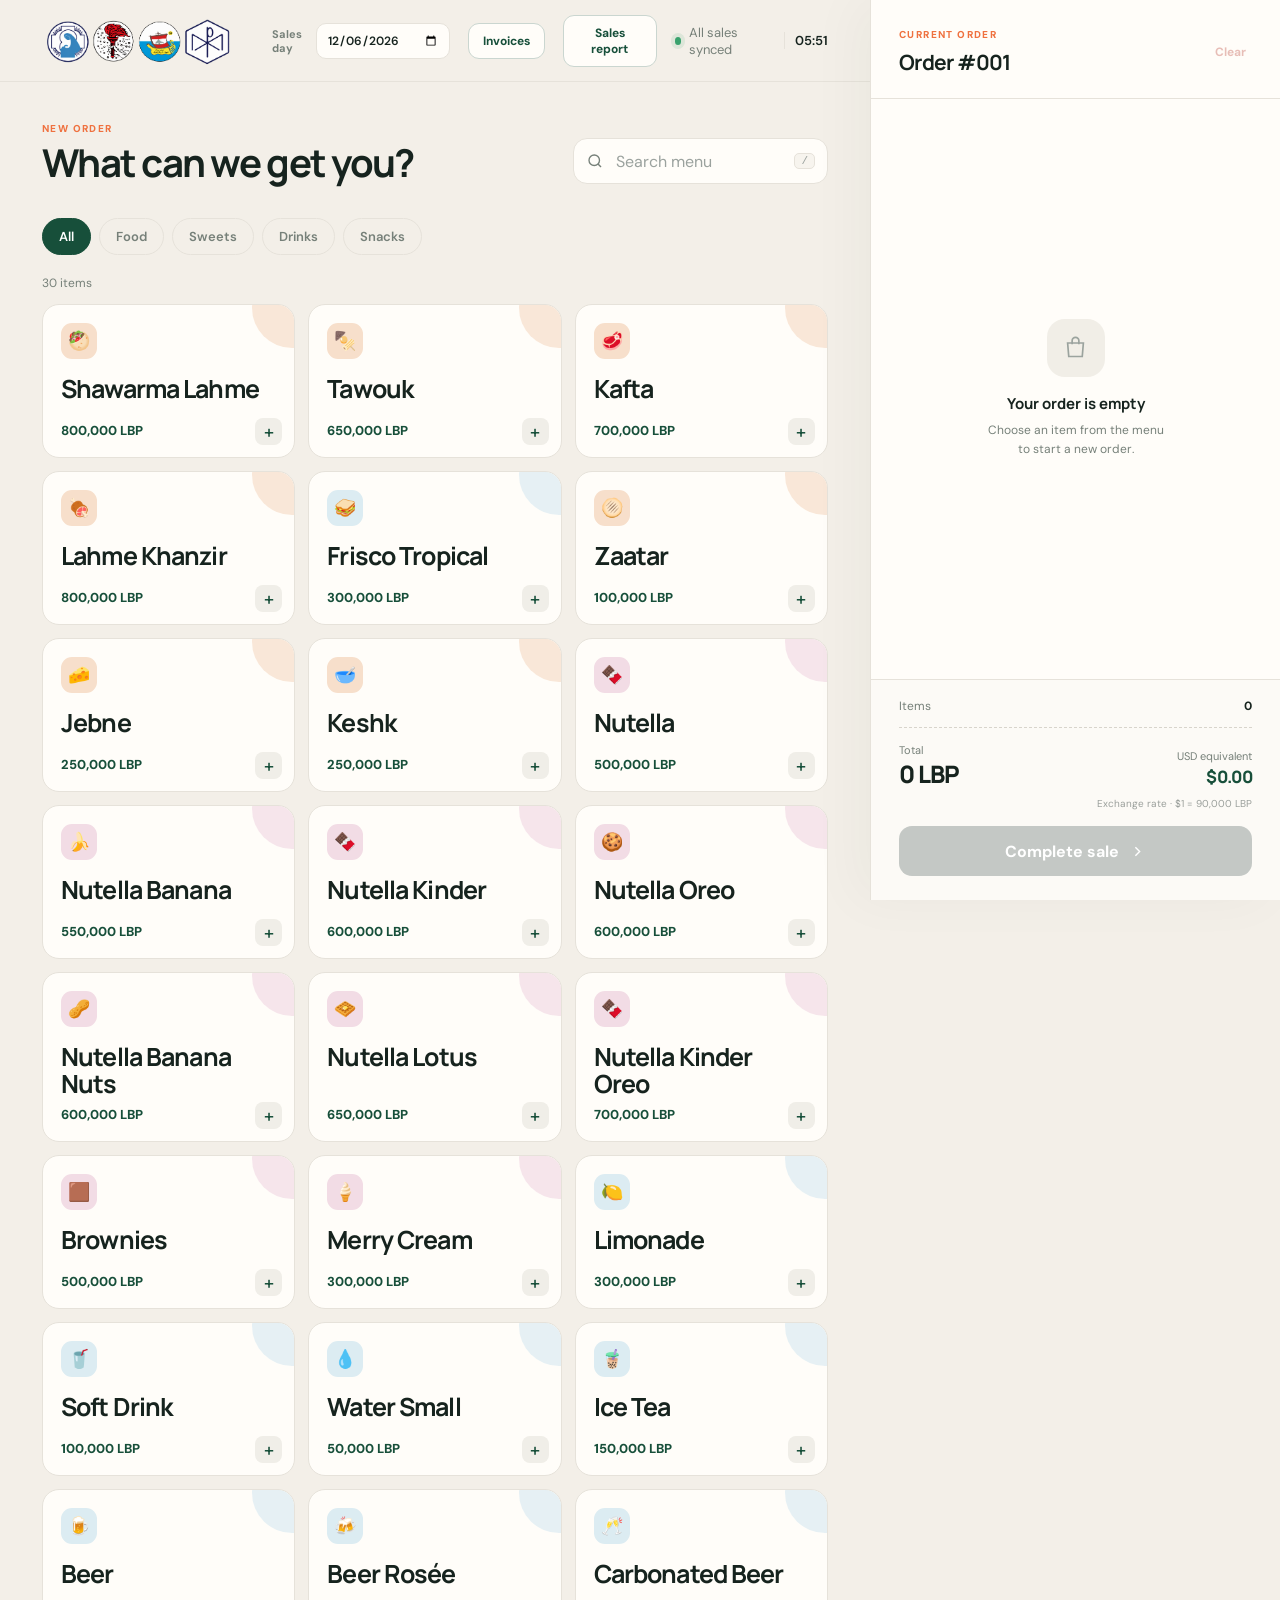
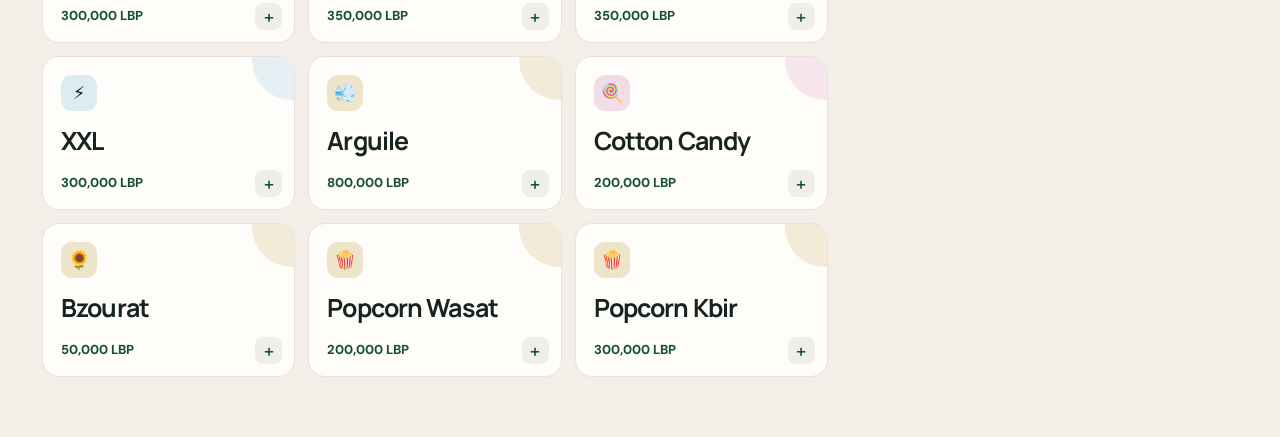
==== commit 6e7bd7fa: "Add event day separation and report sorting" ====
--- a/index.html
+++ b/index.html
@@ -10,7 +10,7 @@
   <link rel="preconnect" href="https://fonts.googleapis.com">
   <link rel="preconnect" href="https://fonts.gstatic.com" crossorigin>
   <link href="https://fonts.googleapis.com/css2?family=DM+Sans:wght@400;500;600;700&amp;family=Manrope:wght@600;700;800&amp;display=swap" rel="stylesheet">
-  <link rel="stylesheet" href="styles.css?v=22" />
+  <link rel="stylesheet" href="styles.css?v=23" />
 </head>
 <body>
   <main class="app-shell">
@@ -20,6 +20,7 @@
           <img class="brand-logos" src="festival-logos.png" alt="Kermess festival organizations" />
         </a>
         <div class="header-actions">
+          <label class="sales-day-control"><span>Sales day</span><input id="salesDay" type="date" /></label>
           <button id="openInvoices" class="report-button" type="button">Invoices</button>
           <button id="openReport" class="report-button" type="button">Sales report</button>
           <div class="header-meta">
@@ -133,10 +134,11 @@
           <button id="closeReport" class="modal-close inline" aria-label="Close">×</button>
         </div>
       </header>
+      <div class="report-toolbar"><label>Show sales from <select id="reportDayFilter"></select></label></div>
       <div id="reportStats" class="report-stats"></div>
       <div class="report-table-wrap">
         <table class="report-table">
-          <thead><tr><th>Item</th><th>Provider</th><th>Sold</th><th>Sale price</th><th>Provider/item</th><th>Profit/item</th><th>Total to provider</th><th>Total profit</th></tr></thead>
+          <thead><tr><th><button class="sort-button" data-sort="name" type="button">Item</button></th><th><button class="sort-button" data-sort="provider" type="button">Provider</button></th><th><button class="sort-button" data-sort="quantity" type="button">Sold</button></th><th><button class="sort-button" data-sort="price" type="button">Sale price</button></th><th><button class="sort-button" data-sort="cost" type="button">Provider/item</button></th><th><button class="sort-button" data-sort="profitPerItem" type="button">Profit/item</button></th><th><button class="sort-button" data-sort="payment" type="button">Total to provider</button></th><th><button class="sort-button" data-sort="profit" type="button">Total profit</button></th></tr></thead>
           <tbody id="reportRows"></tbody><tfoot id="reportTotals"></tfoot>
         </table>
         <div id="emptyReport" class="empty-state" hidden><span>▤</span><h2>No completed sales yet</h2><p>Completed orders will appear here.</p></div>
@@ -156,6 +158,7 @@
         <button id="closeInvoices" class="modal-close inline" aria-label="Close">×</button>
       </header>
       <div class="invoice-toolbar">
+        <label class="filter-control">Sales day<select id="invoiceDayFilter"></select></label>
         <label class="search-box"><svg viewBox="0 0 24 24" aria-hidden="true"><circle cx="11" cy="11" r="7"></circle><path d="m20 20-4-4"></path></svg><input id="invoiceSearch" type="search" placeholder="Search order or item" autocomplete="off" /></label>
       </div>
       <div id="invoiceList" class="invoice-list"></div>
@@ -164,6 +167,6 @@
   </div>
 
   <script src="config.js"></script>
-  <script src="app.js?v=21"></script>
+  <script src="app.js?v=23"></script>
 </body>
 </html>
--- a/styles.css
+++ b/styles.css
@@ -55,6 +55,10 @@
 
 .header-meta { display: flex; align-items: center; gap: 8px; color: var(--muted); font-size: 13px; }
 .header-actions { display: flex; align-items: center; gap: 18px; }
+.sales-day-control { display: flex; align-items: center; gap: 8px; color: var(--muted); font-size: 11px; font-weight: 700; }
+.sales-day-control input, .filter-control select, .report-toolbar select { height: 36px; padding: 0 10px; border: 1px solid var(--line); border-radius: 10px; background: var(--surface); color: var(--ink); font: 600 12px "DM Sans", sans-serif; }
+.sales-day-control input:focus, .filter-control select:focus, .report-toolbar select:focus { border-color: #86a596; outline: 0; box-shadow: 0 0 0 3px rgba(23,79,58,.08); }
+.sales-day-control input.different-day { border-color: var(--orange); background: #fff6ed; }
 .report-button { border: 1px solid #cad6d0; background: var(--surface); color: var(--green); border-radius: 11px; padding: 9px 14px; font-size: 12px; font-weight: 700; cursor: pointer; }
 .report-button:hover { background: var(--mint); }
 .header-meta time { padding-left: 10px; margin-left: 6px; border-left: 1px solid var(--line); font-weight: 600; color: var(--ink); }
@@ -197,6 +201,8 @@
 .report-timestamp { margin: 5px 0 0; color: var(--muted); font-size: 11px; }
 .report-header-actions { display: flex; align-items: center; gap: 8px; }
 .modal-close.inline { position: static; flex: 0 0 auto; }
+.report-toolbar { display: flex; justify-content: flex-end; padding: 12px 28px; border-bottom: 1px solid var(--line); background: #f8f5ef; }
+.report-toolbar label, .filter-control { display: flex; align-items: center; gap: 8px; color: var(--muted); font-size: 11px; font-weight: 700; }
 .report-stats { display: grid; grid-template-columns: repeat(4, 1fr); gap: 12px; padding: 20px 28px; background: #f8f5ef; }
 .stat-card { padding: 15px 17px; background: var(--surface); border: 1px solid var(--line); border-radius: 14px; }
 .stat-card span { display: block; margin-bottom: 5px; color: var(--muted); font-size: 10px; text-transform: uppercase; letter-spacing: .08em; font-weight: 700; }
@@ -209,6 +215,10 @@
 .report-table-wrap { flex: 1; overflow: auto; padding: 0 28px; }
 .report-table { width: 100%; border-collapse: collapse; white-space: nowrap; }
 .report-table th { position: sticky; top: 0; z-index: 1; padding: 13px 10px; background: var(--surface); border-bottom: 1px solid var(--line); color: var(--muted); font-size: 10px; text-align: right; text-transform: uppercase; letter-spacing: .06em; }
+.sort-button { padding: 0; border: 0; background: none; color: inherit; font: inherit; text-transform: inherit; letter-spacing: inherit; cursor: pointer; white-space: nowrap; }
+.sort-button::after { content: "↕"; margin-left: 5px; opacity: .35; }
+.sort-button.active { color: var(--green); }
+.sort-button.active::after { content: attr(data-direction); opacity: 1; }
 .report-table th:first-child, .report-table th:nth-child(2), .report-table td:first-child, .report-table td:nth-child(2) { text-align: left; }
 .report-table td { padding: 12px 10px; border-bottom: 1px solid #efede7; text-align: right; font-size: 12px; }
 .report-table td:first-child { font-weight: 700; }.report-table td:nth-child(2) { color: var(--muted); }
@@ -220,7 +230,7 @@
 
 .invoices-modal { padding: 28px; }
 .invoices-card { position: relative; width: min(900px, 100%); max-height: calc(100vh - 56px); display: flex; flex-direction: column; background: var(--surface); border-radius: 22px; box-shadow: var(--shadow); overflow: hidden; animation: modal-in .25s ease-out; }
-.invoice-toolbar { display: flex; justify-content: flex-end; padding: 14px 28px; border-bottom: 1px solid var(--line); background: #f8f5ef; }
+.invoice-toolbar { display: flex; justify-content: space-between; align-items: center; gap: 14px; padding: 14px 28px; border-bottom: 1px solid var(--line); background: #f8f5ef; }
 .invoice-list { flex: 1; overflow-y: auto; padding: 12px 28px 28px; }
 .invoice-entry { display: grid; grid-template-columns: 150px minmax(0, 1fr) auto; gap: 20px; align-items: center; padding: 17px 0; border-bottom: 1px solid var(--line); }
 .invoice-reference strong { display: block; font: 800 15px/1.2 "Manrope", sans-serif; }
@@ -237,15 +247,19 @@
 @media (max-width: 950px) {
   .app-shell { grid-template-columns: minmax(0, 1fr) 355px; }
   .topbar, .catalog-content { padding-left: 24px; padding-right: 24px; }
+  .sales-day-control span { display: none; }
 }
 
 @media (max-width: 720px) {
   .app-shell { display: block; padding-bottom: 325px; }
-  .topbar { height: 70px; padding: 0 18px; }
+  .topbar { min-height: 105px; height: auto; padding: 9px 18px; }
   .header-meta, .search-box kbd { display: none; }
-  .header-actions { gap: 0; }.report-button { padding: 8px 11px; }
+  .header-actions { width: 210px; flex-wrap: wrap; justify-content: flex-end; gap: 6px 0; }
+  .sales-day-control { order: 2; width: 100%; justify-content: flex-end; }
+  .sales-day-control input { width: 200px; padding: 0 6px; }
+  .report-button { padding: 8px 11px; }
   .header-actions .report-button + .report-button { margin-left: 5px; }
-  .brand-logos { width: 155px; height: 52px; }
+  .brand-logos { width: 110px; height: 52px; }
   .catalog-content { padding: 27px 16px 40px; }
   .catalog-heading { display: block; }
   .search-box { width: 100%; margin-top: 20px; }
@@ -273,8 +287,9 @@
   .report-footer { padding: 13px 16px; }.report-footer p { display: none; }
   .invoices-modal { padding: 0; }
   .invoices-card { width: 100%; height: 100%; max-height: none; border-radius: 0; }
-  .invoice-toolbar { padding: 12px 16px; }
-  .invoice-toolbar .search-box { margin: 0; }
+  .report-toolbar { justify-content: flex-start; padding: 10px 16px; }
+  .invoice-toolbar { align-items: stretch; flex-direction: column; padding: 12px 16px; }
+  .invoice-toolbar .search-box { width: 100%; margin: 0; }
   .invoice-list { padding: 5px 16px 20px; }
   .invoice-entry { grid-template-columns: 1fr auto; gap: 10px; }
   .invoice-items { grid-column: 1 / -1; grid-row: 2; }
